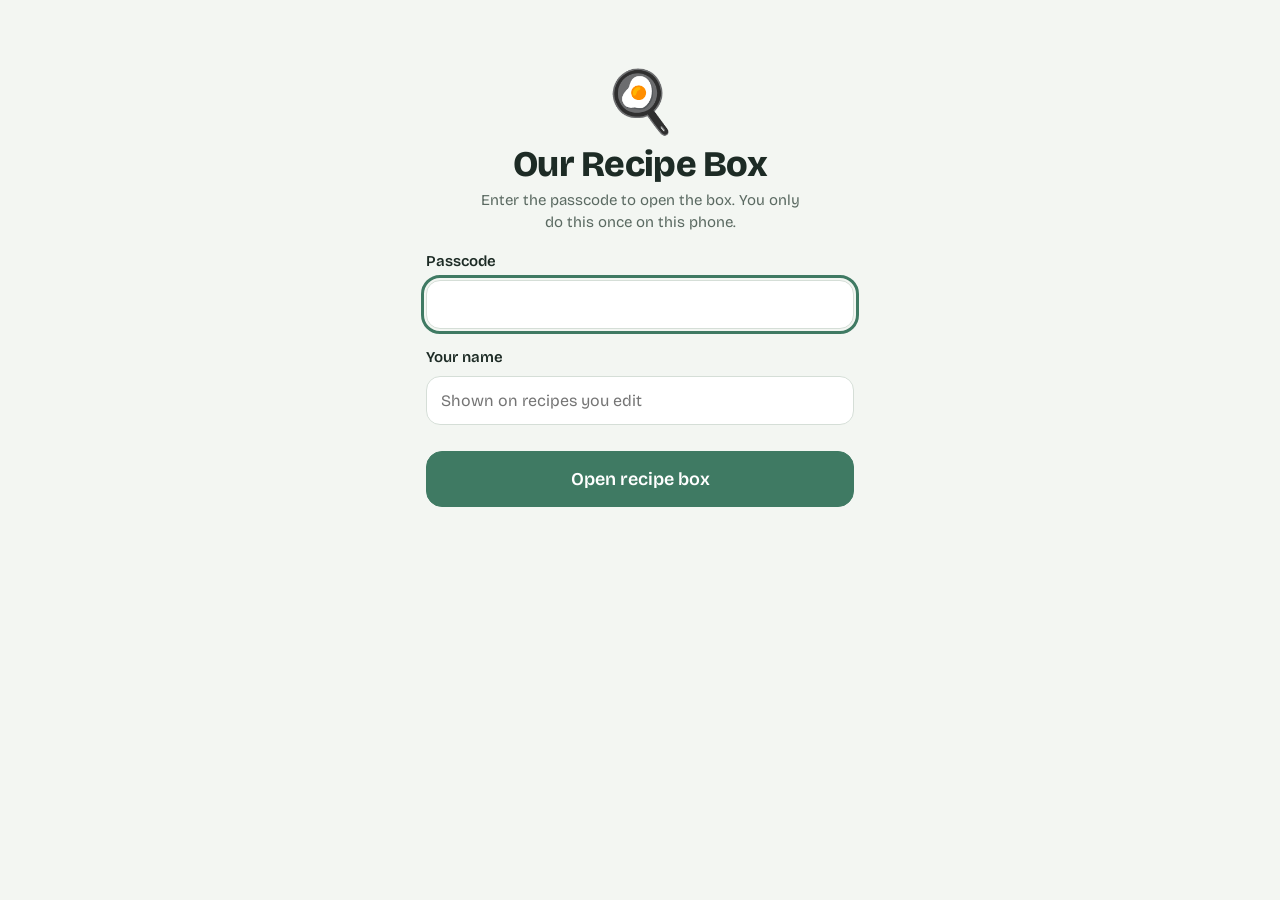
==== index.html @ e17419e4 "Add files via upload" ====
<!doctype html>
<html lang="en">
<head>
<meta charset="utf-8">
<meta name="viewport" content="width=device-width, initial-scale=1, viewport-fit=cover">
<title>Our Recipe Box</title>
<link rel="manifest" href="manifest.webmanifest">
<link rel="icon" type="image/png" href="icons/icon-192.png">
<link rel="apple-touch-icon" href="icons/apple-touch-icon.png">
<meta name="theme-color" content="#3F7A63">
<meta name="mobile-web-app-capable" content="yes">
<meta name="apple-mobile-web-app-capable" content="yes">
<meta name="apple-mobile-web-app-title" content="Recipe Box">
<link rel="preconnect" href="https://fonts.googleapis.com">
<link rel="preconnect" href="https://fonts.gstatic.com" crossorigin>
<link href="https://fonts.googleapis.com/css2?family=Bricolage+Grotesque:opsz,wght@12..96,400;12..96,600;12..96,800&amp;family=Newsreader:opsz,wght@6..72,400;6..72,500&amp;display=swap" rel="stylesheet">
<link rel="stylesheet" href="styles.css">
</head>
<body>
<div id="app"></div>
<script src="app.js"></script>
</body>
</html>
---- styles.css ----
:root{
  --bg:#F3F6F2; --surface:#FFFFFF; --ink:#1D2B25; --muted:#5B6A62; --line:#D5DED7;
  --brand:#3F7A63; --on-brand:#FFFFFF; --pop:#F4C542; --on-pop:#2A2200;
  --danger:#B93A2C; --chip:#E4ECE6; --scrim:rgba(14,26,20,.5);
  --ts:58%; --tl:85%;
  --ui:"Bricolage Grotesque",system-ui,-apple-system,"Segoe UI",Roboto,sans-serif;
  --read:"Newsreader",Georgia,"Times New Roman",serif;
  color-scheme:light;
}
@media (prefers-color-scheme:dark){
  :root:not([data-theme="light"]){
    --bg:#111A16; --surface:#1A2721; --ink:#EAF1EC; --muted:#9DB0A5; --line:#2B3A33;
    --brand:#7DBB9F; --on-brand:#0C1D15; --pop:#F4C542; --on-pop:#2A2200;
    --danger:#F0796B; --chip:#23322B; --scrim:rgba(0,0,0,.6);
    --ts:32%; --tl:27%; color-scheme:dark;
  }
}
:root[data-theme="dark"]{
  --bg:#111A16; --surface:#1A2721; --ink:#EAF1EC; --muted:#9DB0A5; --line:#2B3A33;
  --brand:#7DBB9F; --on-brand:#0C1D15; --pop:#F4C542; --on-pop:#2A2200;
  --danger:#F0796B; --chip:#23322B; --scrim:rgba(0,0,0,.6);
  --ts:32%; --tl:27%; color-scheme:dark;
}

*,*::before,*::after{box-sizing:inherit}
:root{box-sizing:border-box;padding-top:env(safe-area-inset-top,0px);padding-bottom:env(safe-area-inset-bottom,0px)}
html{scroll-padding-top:env(safe-area-inset-top,0px);-webkit-text-size-adjust:100%}
html.noscroll,html.noscroll body{overflow:hidden}
[hidden]{display:none!important}
body{margin:0;background:var(--bg);color:var(--ink);font-family:var(--ui);font-size:16px;line-height:1.45;-webkit-tap-highlight-color:transparent}
button{font:inherit;color:inherit;cursor:pointer}
a{color:var(--brand)}
:focus-visible{outline:3px solid var(--brand);outline-offset:2px;border-radius:8px}

.wrap{max-width:1080px;margin:0 auto;padding:0 16px 120px}
.head{padding:22px 0 10px}
.headrow{display:flex;align-items:flex-end;justify-content:space-between;gap:12px}
.head h1{margin:0;font-weight:800;font-size:clamp(30px,7vw,44px);line-height:1.05;letter-spacing:-.02em}
.head p{margin:6px 0 0;color:var(--muted);font-size:15px}
@media(max-width:480px){#addBtn .lbl{display:none}#addBtn{width:44px;height:44px;padding:0;border-radius:50%;flex:none}}

.searchbar{position:sticky;top:env(safe-area-inset-top,0px);z-index:5;background:var(--bg);padding:8px 0 10px}
.tabs{display:flex;gap:10px;padding:16px 0 4px}
.tab{flex:1;min-height:50px;border-radius:16px;border:1.5px solid var(--line);background:var(--surface);color:var(--ink);font-weight:700;font-size:16px;display:flex;align-items:center;justify-content:center;gap:8px;padding:0 10px}
.tab svg{fill:none;stroke:currentColor;stroke-width:2;stroke-linecap:round;stroke-linejoin:round;flex:none}
.tab[aria-pressed="true"]{background:var(--brand);border-color:var(--brand);color:var(--on-brand)}
.tab[aria-pressed="true"] svg{fill:currentColor;stroke:none}
.tcount{background:var(--chip);color:var(--ink);border-radius:999px;font-size:13px;font-weight:700;padding:2px 9px;min-width:22px;text-align:center}
.tab[aria-pressed="true"] .tcount{background:rgba(255,255,255,.28);color:var(--on-brand)}
.planbar{min-height:2px}
.planbar:empty{display:none}
.planbar .btn{margin:6px 0 2px}
.searchbar input{width:100%;min-height:50px;border:1.5px solid var(--line);background:var(--surface);color:var(--ink);border-radius:16px;padding:0 16px;font:inherit;font-size:16px}
.searchbar input::placeholder{color:var(--muted)}
.quick,.active{display:flex;gap:8px;overflow-x:auto;padding:10px 0 2px;scrollbar-width:none}
.quick::-webkit-scrollbar,.active::-webkit-scrollbar{display:none}
.active:empty{display:none}

.chip{flex:none;border:1.5px solid transparent;background:var(--chip);color:var(--ink);border-radius:999px;padding:8px 15px;min-height:40px;font-size:15px}
.chip[aria-pressed="true"]{background:var(--brand);color:var(--on-brand)}
.chip.lo{border-color:var(--pop)}
.chip.lo[aria-pressed="true"]{background:var(--pop);color:var(--on-pop)}
.chip.rm{min-height:34px;padding:5px 12px;background:var(--brand);color:var(--on-brand);font-size:14px}
.chip.clear{background:transparent;border-color:var(--line);color:var(--muted);min-height:34px;padding:5px 12px;font-size:14px}

.grid{display:grid;grid-template-columns:repeat(2,minmax(0,1fr));gap:12px;padding-top:6px}
@media(min-width:640px){.grid{grid-template-columns:repeat(3,minmax(0,1fr));gap:16px}}
@media(min-width:920px){.grid{grid-template-columns:repeat(4,minmax(0,1fr))}}
.card{position:relative;background:var(--surface);border:1px solid var(--line);border-radius:20px;overflow:hidden}
.card-main{display:block;width:100%;text-align:left;background:none;border:0;padding:0}
.planbtn{position:absolute;top:8px;right:8px;width:36px;height:36px;border-radius:50%;border:0;background:rgba(255,255,255,.92);color:#3b4a42;display:grid;place-items:center;padding:0}
.planbtn svg{fill:none;stroke:currentColor;stroke-width:2;stroke-linecap:round;stroke-linejoin:round}
.planbtn[aria-pressed="true"]{color:var(--pop);background:rgba(255,255,255,.96)}
.planbtn[aria-pressed="true"] svg{fill:currentColor}
.planbadge{position:absolute;top:8px;right:8px;width:36px;height:36px;border-radius:50%;background:rgba(255,255,255,.92);color:var(--pop);display:grid;place-items:center}
.planbadge svg{fill:currentColor;stroke:none}
.dplan{display:inline-flex;align-items:center;gap:7px;margin:2px 0 0}
.dplan.btn[aria-pressed="true"]{background:var(--pop);border-color:var(--pop);color:var(--on-pop)}
.dplan.pill{background:var(--pop);color:var(--on-pop);font-weight:700}
.tile{background:hsl(var(--h) var(--ts) var(--tl));display:grid;place-items:center;overflow:hidden;aspect-ratio:4/3}
.tile img{width:100%;height:100%;object-fit:cover;display:block}
.tile .emo{font-size:clamp(46px,13vw,64px);line-height:1}
.cbody{padding:12px 14px 14px}
.cbody h3{margin:0 0 10px;font-size:18px;line-height:1.15;font-weight:800;letter-spacing:-.01em}
.pills{display:flex;flex-wrap:wrap;gap:6px}
.pill{font-size:13px;line-height:1;padding:6px 10px;border-radius:999px;background:var(--chip);color:var(--ink)}
.pill.veg{background:var(--brand);color:var(--on-brand)}
.pill.lo{background:var(--pop);color:var(--on-pop)}

.empty{grid-column:1/-1;text-align:center;padding:48px 16px;color:var(--muted)}
.empty p{margin:0 0 16px;font-size:17px}

.btn{min-height:50px;padding:0 22px;border-radius:16px;border:1.5px solid var(--line);background:var(--surface);color:var(--ink);font-weight:600;font-size:16px;display:inline-flex;align-items:center;justify-content:center;gap:9px;white-space:nowrap}
.btn.primary{background:var(--brand);border-color:var(--brand);color:var(--on-brand)}
.btn.pop{background:var(--pop);border-color:var(--pop);color:var(--on-pop);font-weight:800}
.btn.danger{color:var(--danger);border-color:var(--danger)}
.btn.big{min-height:56px;font-size:18px}
.btn.small{min-height:40px;padding:0 14px;font-size:15px;border-radius:12px}
.btn:disabled{opacity:.5;cursor:default}
.btn svg,.iconbtn svg{fill:none;stroke:currentColor;stroke-width:2;stroke-linecap:round;stroke-linejoin:round}
.badge{background:var(--brand);color:var(--on-brand);border-radius:999px;font-size:13px;min-width:22px;height:22px;display:inline-grid;place-items:center;padding:0 6px}

.bar{position:fixed;left:0;right:0;bottom:0;z-index:10;display:flex;gap:10px;justify-content:center;padding:14px 16px calc(12px + env(safe-area-inset-bottom,0px));background:linear-gradient(to top,var(--bg) 62%,transparent)}
.bar .btn{flex:1;max-width:280px;padding:0 14px}
.bar .btn.pop{flex:1.25}

.overlay{position:fixed;top:0;left:0;right:0;bottom:0;z-index:20;background:var(--bg);overflow-y:auto;overscroll-behavior:contain;padding-top:env(safe-area-inset-top,0px);padding-bottom:env(safe-area-inset-bottom,0px)}
#editor{z-index:25}
.iconbtn{width:44px;height:44px;border-radius:50%;background:var(--surface);color:var(--ink);display:grid;place-items:center;border:1px solid var(--line);padding:0}

.dwrap{max-width:900px;margin:0 auto;padding:0 16px 40px}
.dnav{position:sticky;top:0;z-index:2;display:flex;justify-content:space-between;align-items:center;padding:10px 0}
.dhero .tile{aspect-ratio:16/9;max-height:300px;border-radius:24px;width:100%}
.dhero .tile .emo{font-size:clamp(72px,22vw,120px)}
.dtitle{margin:18px 0 12px;font-weight:800;font-size:clamp(30px,7vw,42px);line-height:1.05;letter-spacing:-.02em}
.src{margin:14px 0 0;color:var(--muted);font-size:15px}
.heads{margin:14px 0 0;padding:12px 14px;border-radius:14px;background:var(--chip);font-size:15px;white-space:pre-wrap}
.dcols{display:grid;gap:8px 40px;margin-top:10px}
@media(min-width:800px){.dcols{grid-template-columns:minmax(0,5fr) minmax(0,7fr)}}
.dwrap h3{margin:22px 0 10px;font-weight:800;font-size:22px;letter-spacing:-.01em}
.dwrap h4{margin:16px 0 4px;font-size:15px;font-weight:600;color:var(--muted)}
.ing ul{list-style:none;margin:0;padding:0;font-family:var(--read);font-size:18px;line-height:1.4}
.ing li label{display:flex;gap:12px;align-items:flex-start;padding:9px 0;border-bottom:1px solid var(--line);cursor:pointer}
.ing input{width:22px;height:22px;margin:2px 0 0;flex:none;accent-color:var(--brand)}
.ing .q{font-weight:500;color:var(--brand)}
.ing input:checked~span{text-decoration:line-through;opacity:.5}
.dir ol{margin:0;padding:0;list-style:none;counter-reset:s;font-family:var(--read);font-size:19px;line-height:1.55}
.dir li{counter-increment:s;position:relative;padding:12px 0 12px 44px;border-bottom:1px solid var(--line)}
.dir li::before{content:counter(s);position:absolute;left:0;top:12px;width:30px;height:30px;border-radius:50%;background:var(--brand);color:var(--on-brand);font-family:var(--ui);font-weight:800;font-size:15px;display:grid;place-items:center}
.left p{margin:0;font-family:var(--read);font-size:18px;line-height:1.5}

.edwrap{max-width:640px;margin:0 auto;padding:0 16px 24px}
.edtop{position:sticky;top:0;z-index:2;background:var(--bg);display:flex;align-items:center;justify-content:space-between;padding:10px 0}
.edtop h2{margin:0;font-size:20px;font-weight:800}
.field{margin:18px 0}
.flabel{display:block;font-weight:600;font-size:15px;margin-bottom:7px}
.field input[type=text],.field input[type=url],.field input[type=number],.field input[type=password],.field textarea{width:100%;border:1.5px solid var(--line);background:var(--surface);color:var(--ink);border-radius:14px;padding:12px 14px;font:inherit;font-size:16px}
.field textarea{min-height:150px;line-height:1.45;resize:vertical}
.field textarea.short{min-height:84px}
.hint{font-size:13px;color:var(--muted);margin:6px 0 0}
.chips{display:flex;flex-wrap:wrap;gap:8px}
.photoedit{display:flex;gap:14px;align-items:center}
.photoedit .tile{width:96px;height:96px;aspect-ratio:1;border-radius:18px;flex:none}
.photoedit .tile .emo{font-size:44px}
.pbtns{display:flex;gap:8px;flex-wrap:wrap}
.row2{display:grid;grid-template-columns:1fr 1fr;gap:12px}
.otherp{display:flex;gap:8px;margin-top:10px}
.otherp input{flex:1}
details.more{margin:22px 0 0;border-top:1px solid var(--line);padding-top:6px}
details.more summary{cursor:pointer;font-weight:600;padding:12px 0;font-size:16px}
.edfoot{position:sticky;bottom:0;background:linear-gradient(to top,var(--bg) 72%,transparent);padding:16px 0 calc(12px + env(safe-area-inset-bottom,0px));display:flex;gap:10px;margin-top:10px}
.edfoot .btn.primary{flex:1}

.scrim{position:fixed;top:0;left:0;right:0;bottom:0;z-index:30;background:var(--scrim);display:flex;align-items:flex-end;justify-content:center}
@media(min-width:700px){.scrim{align-items:center}}
.panel{background:var(--surface);width:100%;max-width:560px;max-height:88%;display:flex;flex-direction:column;border-radius:26px 26px 0 0;padding-bottom:env(safe-area-inset-bottom,0px)}
@media(min-width:700px){.panel{border-radius:26px}}
.phead{display:flex;align-items:center;justify-content:space-between;padding:16px 18px 6px}
.phead h2{margin:0;font-size:22px;font-weight:800}
.pbody{overflow-y:auto;padding:4px 18px 10px;overscroll-behavior:contain}
.pbody h3{margin:16px 0 8px;font-size:15px;font-weight:600;color:var(--muted)}
.pfoot{padding:12px 18px 14px;border-top:1px solid var(--line)}
.pfoot .btn{width:100%}

.pickhead{padding:20px 20px 6px}
.pickhead h2{margin:0;font-size:26px;font-weight:800;letter-spacing:-.02em;line-height:1.1}
.pickhead p{margin:6px 0 0;color:var(--muted);font-size:14px}
.plist{padding:10px 16px 4px;display:grid;gap:10px;overflow-y:auto}
.prow{display:flex;gap:14px;align-items:center;text-align:left;width:100%;background:var(--bg);border:1px solid var(--line);border-radius:20px;padding:10px}
.prow .tile{width:84px;height:84px;aspect-ratio:1;border-radius:14px;flex:none}
.prow .tile .emo{font-size:42px}
.prow h3{margin:0 0 8px;font-size:19px;line-height:1.12;font-weight:800}
.pickfoot{display:flex;gap:10px;padding:12px 16px 14px}
.pickfoot .btn{flex:1}
.spin .emo{animation:wob .18s ease-in-out infinite alternate}
.land .emo{animation:pop .45s cubic-bezier(.2,1.6,.4,1)}
@keyframes wob{from{transform:rotate(-8deg) scale(.95)}to{transform:rotate(8deg) scale(1.05)}}
@keyframes pop{from{transform:scale(.4) rotate(-14deg)}to{transform:scale(1) rotate(0)}}
@media (prefers-reduced-motion:reduce){.spin .emo,.land .emo{animation:none}}

.toast{position:fixed;left:50%;transform:translateX(-50%);bottom:calc(96px + env(safe-area-inset-bottom,0px));z-index:60;background:var(--ink);color:var(--bg);padding:12px 18px;border-radius:14px;font-size:15px;max-width:92%;text-align:center}

#gate{z-index:40}
.gate{max-width:460px;padding-top:max(8vh,24px)}
.gatehead{text-align:center;margin-bottom:10px}
.gateicon{font-size:60px;line-height:1}
.gatehead h2{margin:14px 0 6px;font-weight:800;font-size:clamp(28px,7vw,36px);line-height:1.05;letter-spacing:-.02em}
.gatehead p{margin:0 auto;max-width:34ch;color:var(--muted);font-size:15px}
.gatebtn{width:100%;margin-top:8px}
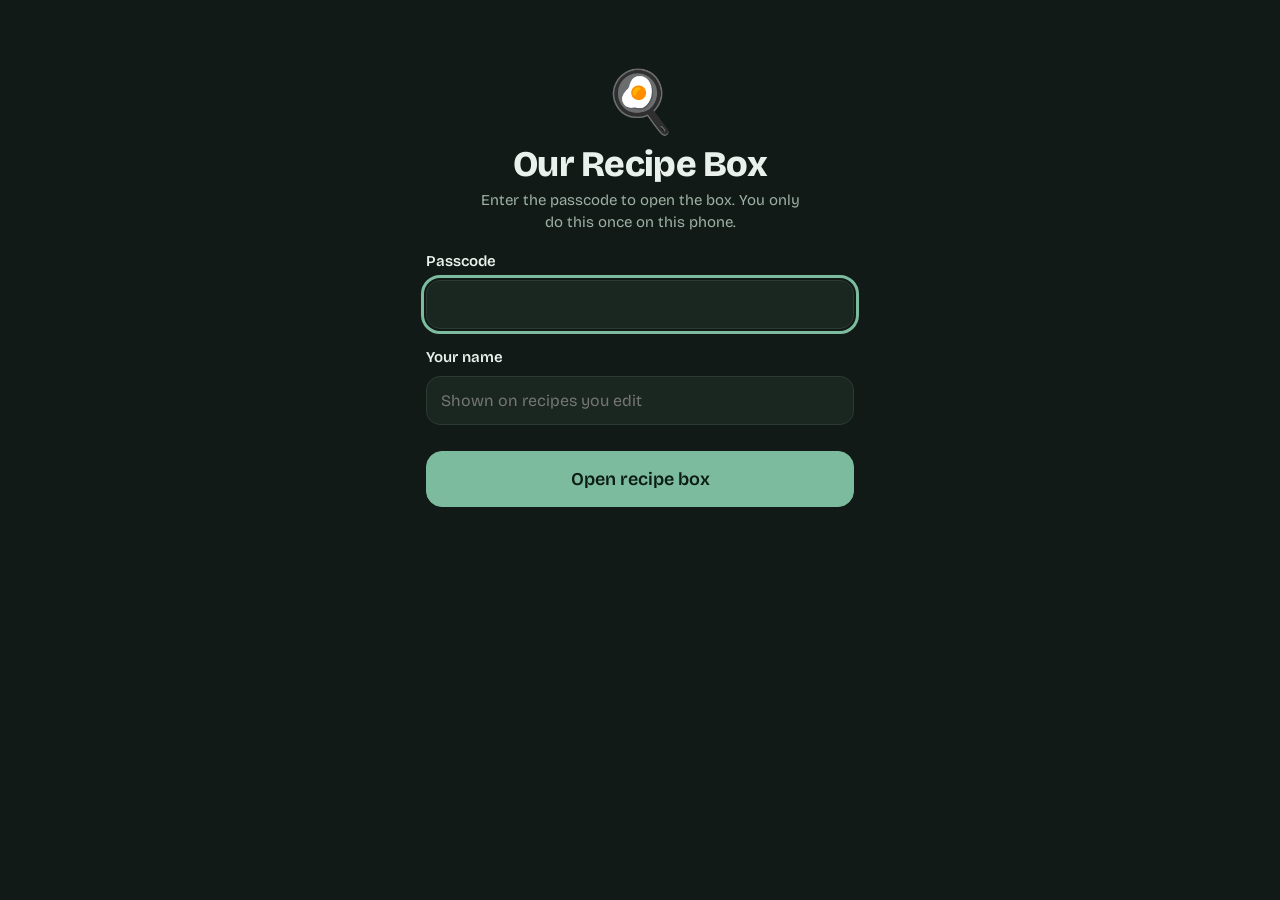
==== commit f624422e: "Add files via upload" ====
--- a/index.html
+++ b/index.html
@@ -1,5 +1,5 @@
 <!doctype html>
-<html lang="en">
+<html lang="en" data-theme="dark">
 <head>
 <meta charset="utf-8">
 <meta name="viewport" content="width=device-width, initial-scale=1, viewport-fit=cover">
@@ -7,7 +7,7 @@
 <link rel="manifest" href="manifest.webmanifest">
 <link rel="icon" type="image/png" href="icons/icon-192.png">
 <link rel="apple-touch-icon" href="icons/apple-touch-icon.png">
-<meta name="theme-color" content="#3F7A63">
+<meta name="theme-color" content="#111A16">
 <meta name="mobile-web-app-capable" content="yes">
 <meta name="apple-mobile-web-app-capable" content="yes">
 <meta name="apple-mobile-web-app-title" content="Recipe Box">
--- a/styles.css
+++ b/styles.css
@@ -187,3 +187,44 @@
 .gatehead h2{margin:14px 0 6px;font-weight:800;font-size:clamp(28px,7vw,36px);line-height:1.05;letter-spacing:-.02em}
 .gatehead p{margin:0 auto;max-width:34ch;color:var(--muted);font-size:15px}
 .gatebtn{width:100%;margin-top:8px}
+.qf{flex:1 1 auto;min-width:0;display:inline-flex;align-items:center;justify-content:center;gap:4px;min-height:42px;padding:8px 8px 8px 12px;border-radius:999px;border:1.5px solid var(--line);background:var(--surface);color:var(--ink);font-size:15px;font-weight:600;white-space:nowrap}
+.qf svg{fill:none;stroke:currentColor;stroke-width:2.2;stroke-linecap:round;stroke-linejoin:round;flex:none}
+.qf[aria-pressed="true"]{background:var(--brand);border-color:var(--brand);color:var(--on-brand)}
+.qf span{overflow:hidden;text-overflow:ellipsis}
+@media(max-width:374px){.qf{font-size:14px;padding:8px 6px 8px 10px}.quick{gap:6px}}
+.dplanwrap{display:flex;flex-wrap:wrap;gap:8px;align-items:center}
+.dplanwrap:empty{display:none}
+.dwake{display:inline-flex;align-items:center;gap:7px;margin:2px 0 0}
+.dwake[aria-pressed="true"]{background:var(--brand);border-color:var(--brand);color:var(--on-brand)}
+.importbox{border:1.5px dashed var(--line);border-radius:16px;padding:14px 14px 10px;background:var(--surface)}
+.pill.time{display:inline-flex;align-items:center;gap:5px;background:transparent;border:1.5px solid var(--line);color:var(--ink)}
+.pill.time svg{fill:none;stroke:currentColor;stroke-width:2.2;stroke-linecap:round;stroke-linejoin:round}
+.tweaks{margin:16px 0 0;padding:4px 16px 14px;border-radius:16px;background:color-mix(in srgb,var(--pop) 20%,var(--surface));border:1.5px solid color-mix(in srgb,var(--pop) 55%,var(--surface))}
+.tweaks.empty{padding:0;background:none;border:0}
+.tweaks h3{margin:12px 0 6px;font-size:18px}
+.tweaks ul{list-style:none;margin:0;padding:0}
+.tweaks li{display:flex;gap:8px;align-items:flex-start;padding:10px 0;border-top:1px solid color-mix(in srgb,var(--pop) 45%,var(--surface))}
+.tweaks li:first-child{border-top:0}
+.ttext{flex:1;min-width:0;font-family:var(--read);font-size:18px;line-height:1.45;overflow-wrap:anywhere}
+.tmeta{display:block;margin-top:3px;font-family:var(--ui);font-size:13px;color:var(--muted)}
+.tdel{flex:none;width:36px;height:36px;min-height:36px;background:transparent;border-color:transparent;color:var(--muted)}
+.tdel.armed{background:var(--danger);border-color:var(--danger);color:#fff}
+.tadd{display:inline-flex;align-items:center;gap:7px;margin-top:6px;border-style:dashed}
+.tweaks.empty .tadd{margin-top:14px}
+.tform{margin-top:10px}
+.tform textarea{width:100%;min-height:84px;padding:12px 14px;border-radius:14px;border:1.5px solid var(--line);background:var(--surface);color:var(--ink);font:inherit;font-size:16px;resize:vertical}
+.tform textarea:focus{outline:none;border-color:var(--brand)}
+.tbtns{display:flex;gap:8px;justify-content:flex-end;margin-top:8px}
+.tweaks{text-align:left}.tweaks .tadd{margin-left:0;margin-right:auto}
+.dir .stext{margin:0}
+.dir .sing{list-style:none;margin:10px 0 2px;padding:0;font-size:17px;line-height:1.4}
+.dir .sing li{counter-increment:none;padding:0;border:0}
+.dir .sing li::before{content:none}
+.dir .sing label{display:flex;gap:10px;align-items:flex-start;padding:5px 0;cursor:pointer}
+.dir .sing input{width:20px;height:20px;margin:1px 0 0;flex:none;accent-color:var(--brand)}
+.dir .sing .q{font-weight:500;color:var(--brand)}
+.dir .sing input:checked~span{text-decoration:line-through;opacity:.5}
+.npill{display:inline-flex;align-items:center;gap:5px;margin-top:8px;padding:3px 10px 3px 8px;border-radius:999px;border:1.5px solid var(--pop);color:var(--ink);font-size:13px;font-weight:600}
+.npill svg{fill:none;stroke:currentColor;stroke-width:2;stroke-linecap:round;stroke-linejoin:round}
+.ver{margin:28px 0 8px;text-align:center;font-size:12px;color:var(--muted)}
+
